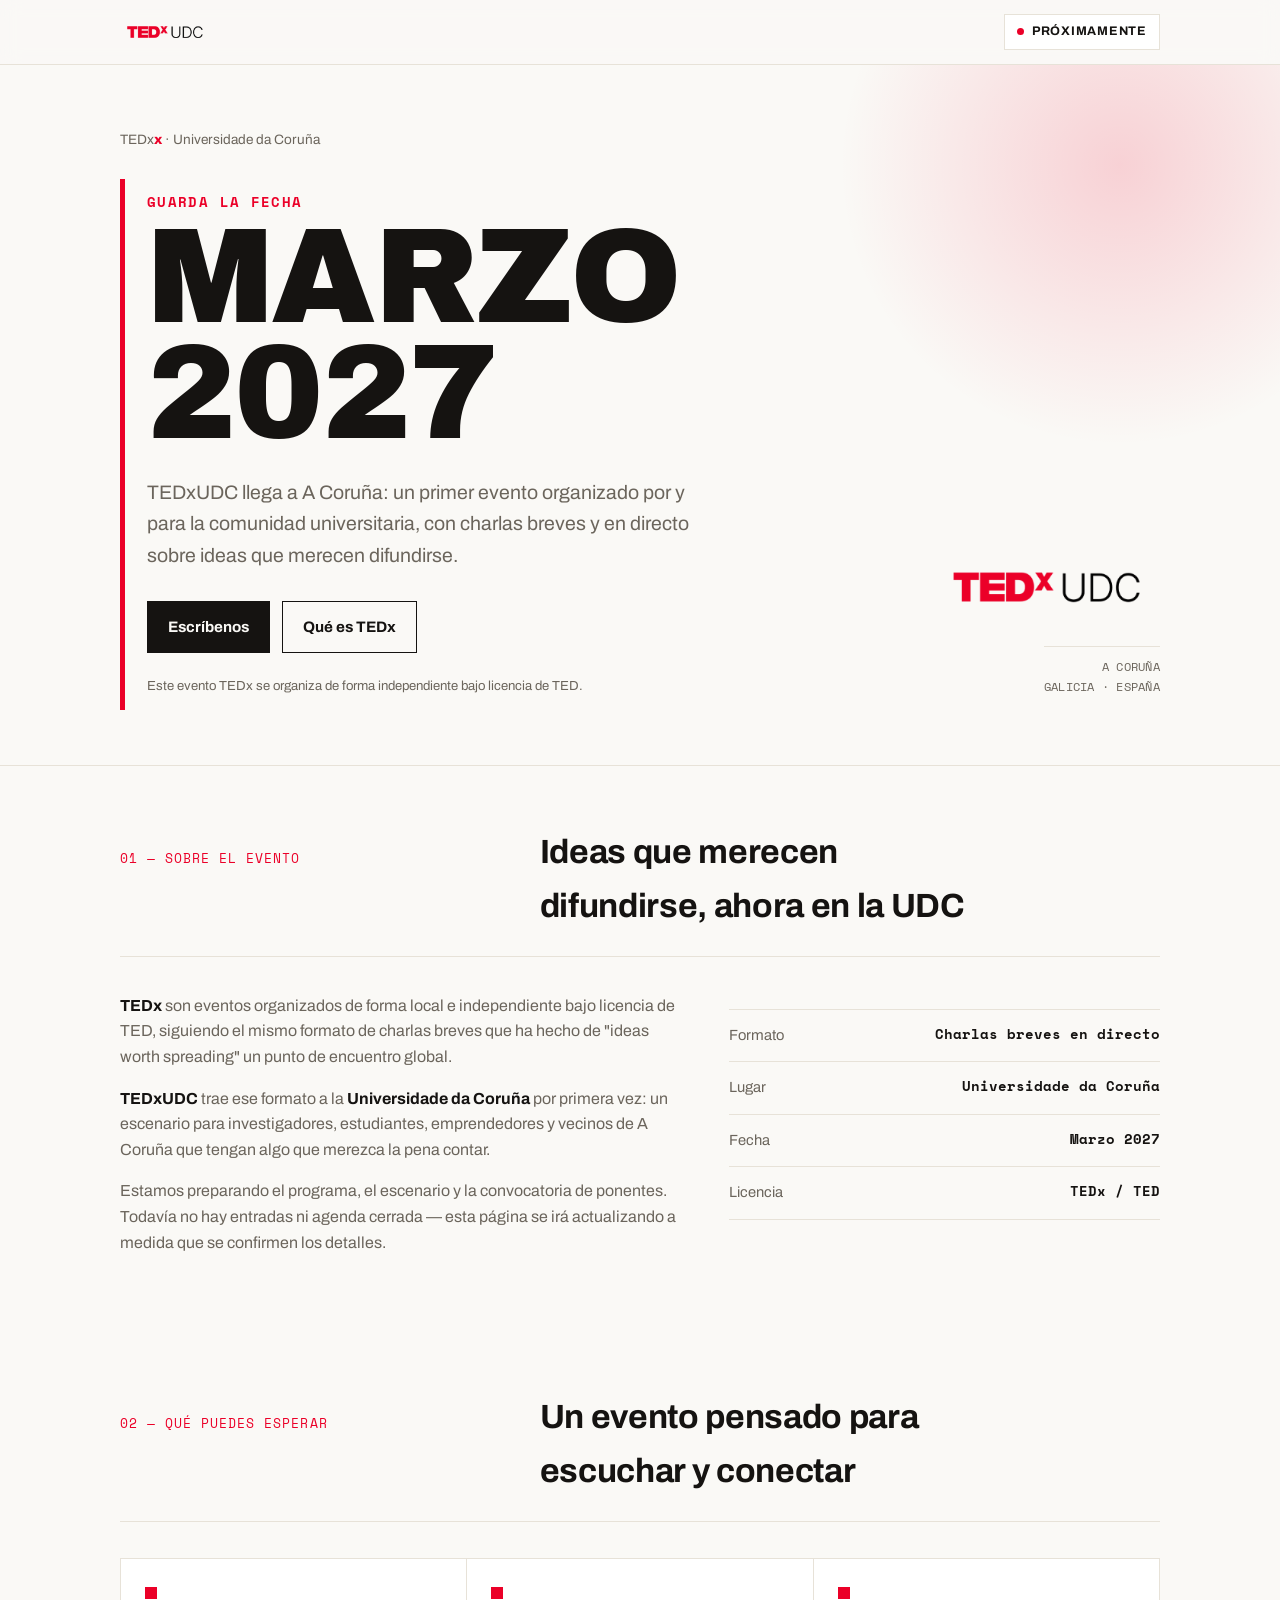
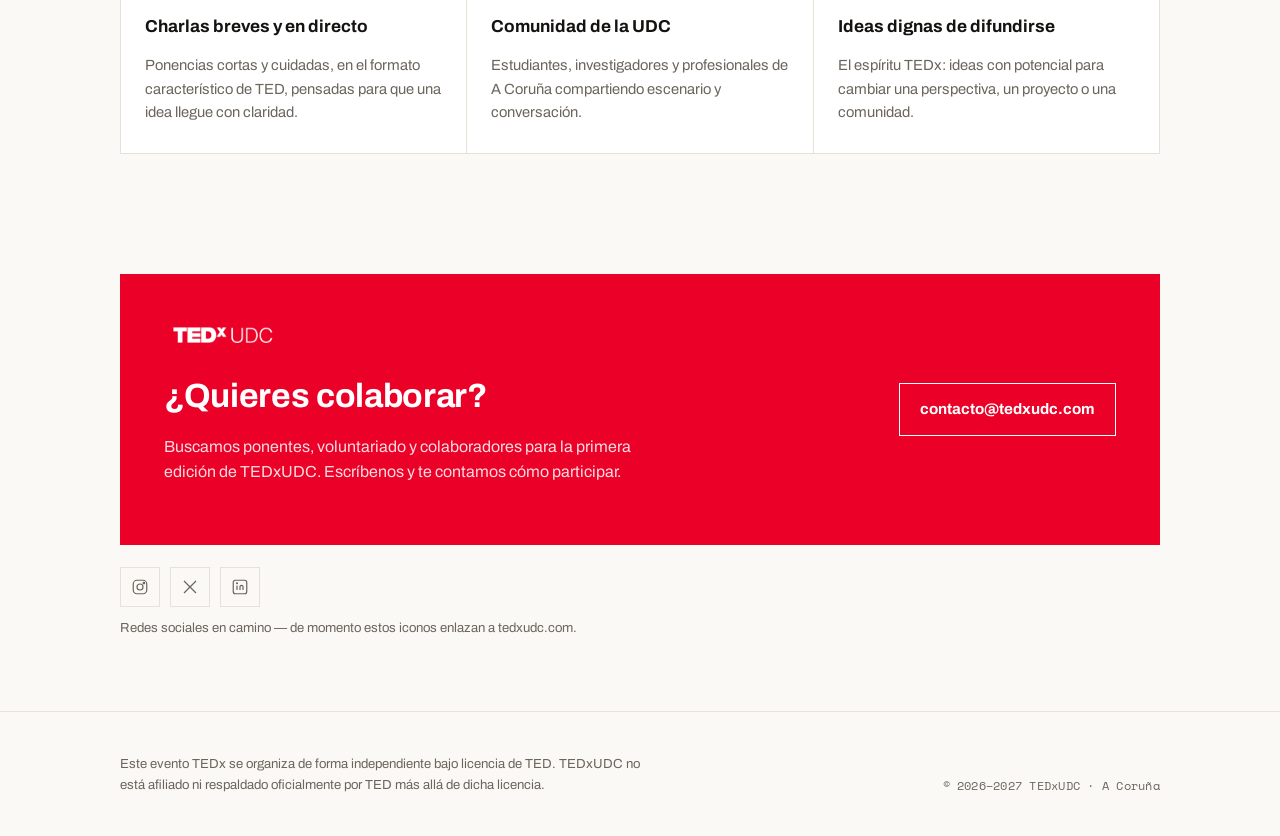
==== index.html @ d7e29410 "Add files via upload" ====
<!doctype html>
<html lang="es">
<head>
<meta charset="utf-8">
<meta name="viewport" content="width=device-width, initial-scale=1">
<meta name="description" content="Página de proximamente de TEDxUDC, el primer evento TEDx en la Universidade da Coruña, previsto para marzo de 2027.">
<title>TEDxUDC</title>
<link rel="stylesheet" href="https://fonts.googleapis.com/css2?family=Archivo:ital,wght@0,400;0,500;0,600;0,700;1,500&family=Archivo+Black&family=Space+Mono:wght@400;700&display=swap">
<style>
  :root{
    --paper:#FAF9F6;
    --surface:#FFFFFF;
    --ink:#151311;
    --muted:#6B655C;
    --line:#E7E2D8;
    --red:#EB0028;
    --red-dark:#B4001E;
    --red-tint:#FCE7E9;
    --shadow:0 24px 60px rgba(30,20,10,0.10);
    --ring:rgba(235,0,40,0.16);
  }

  @media (prefers-color-scheme: dark){
    :root:not([data-theme="light"]){
      --paper:#0B0A0A;
      --surface:#161413;
      --ink:#F3F0EA;
      --muted:#A79E90;
      --line:#2B2622;
      --red:#FF3654;
      --red-dark:#FF5A73;
      --red-tint:rgba(255,54,84,0.16);
      --shadow:0 24px 60px rgba(0,0,0,0.55);
      --ring:rgba(255,54,84,0.22);
    }
  }
  :root[data-theme="dark"]{
    --paper:#0B0A0A;
    --surface:#161413;
    --ink:#F3F0EA;
    --muted:#A79E90;
    --line:#2B2622;
    --red:#FF3654;
    --red-dark:#FF5A73;
    --red-tint:rgba(255,54,84,0.16);
    --shadow:0 24px 60px rgba(0,0,0,0.55);
    --ring:rgba(255,54,84,0.22);
  }

  *{box-sizing:border-box;}
  body{
    margin:0;
    background:var(--paper);
    color:var(--ink);
    font-family:'Archivo', -apple-system, BlinkMacSystemFont, "Segoe UI", Helvetica, Arial, sans-serif;
    line-height:1.6;
    -webkit-font-smoothing:antialiased;
  }
  .mono{
    font-family:'Space Mono', ui-monospace, SFMono-Regular, Menlo, monospace;
    letter-spacing:0.02em;
    font-variant-numeric:tabular-nums;
  }
  a{color:inherit;}
  img{max-width:100%;display:block;}
  h1,h2,h3{text-wrap:balance;}

  .wrap{
    width:min(1080px, 100%);
    margin:0 auto;
    padding-inline:20px;
  }

  /* ---------- header ---------- */
  header{
    position:sticky;
    top:env(safe-area-inset-top,0px);
    z-index:20;
    background:color-mix(in srgb, var(--paper) 86%, transparent);
    backdrop-filter:blur(10px);
    border-bottom:1px solid var(--line);
  }
  nav{
    display:flex;
    align-items:center;
    justify-content:space-between;
    gap:16px;
    padding-block:14px;
  }
  .brand{display:flex;align-items:center;gap:10px;text-decoration:none;}
  .brand img{height:26px;width:auto;}
  .status-pill{
    display:inline-flex;
    align-items:center;
    gap:8px;
    border:1px solid var(--line);
    background:var(--surface);
    padding:7px 12px;
    font-size:0.78rem;
    font-weight:700;
    letter-spacing:0.06em;
    text-transform:uppercase;
  }
  .dot{
    width:7px;height:7px;border-radius:50%;
    background:var(--red);
    box-shadow:0 0 0 0 var(--ring);
    animation:pulse 2.4s ease-out infinite;
  }
  @keyframes pulse{
    0%{box-shadow:0 0 0 0 var(--ring);}
    70%{box-shadow:0 0 0 8px transparent;}
    100%{box-shadow:0 0 0 0 transparent;}
  }
  @media (prefers-reduced-motion: reduce){
    .dot{animation:none;}
  }

  /* ---------- hero ---------- */
  .hero{
    position:relative;
    overflow:hidden;
    padding-block:64px 56px;
    border-bottom:1px solid var(--line);
  }
  .hero-glow{
    position:absolute;
    top:-220px; right:-160px;
    width:640px; height:640px;
    background:radial-gradient(circle, var(--ring), transparent 62%);
    pointer-events:none;
  }
  .eyebrow-row{
    display:flex;
    align-items:center;
    gap:10px;
    margin-bottom:28px;
    color:var(--muted);
    font-size:0.85rem;
  }
  .eyebrow-row .x{
    color:var(--red);
    font-weight:800;
  }
  .hero-grid{
    display:grid;
    grid-template-columns:1fr auto;
    gap:40px;
    align-items:end;
    position:relative;
  }
  .date-block{
    display:flex;
    align-items:stretch;
    gap:22px;
  }
  .date-rule{
    width:5px;
    background:var(--red);
    flex:none;
    opacity:0;
    transform-origin:top;
    animation:growRule 0.7s 0.15s ease-out forwards;
  }
  @keyframes growRule{ from{opacity:1; transform:scaleY(0);} to{opacity:1; transform:scaleY(1);} }
  @media (prefers-reduced-motion: reduce){ .date-rule{animation:none; opacity:1;} }

  .date-text{opacity:0; animation:riseIn 0.7s 0.25s ease-out forwards;}
  @keyframes riseIn{ from{opacity:0; transform:translateY(14px);} to{opacity:1; transform:translateY(0);} }
  @media (prefers-reduced-motion: reduce){ .date-text{animation:none; opacity:1;} }

  .kicker{
    font-family:'Space Mono', monospace;
    font-size:0.85rem;
    font-weight:700;
    color:var(--red);
    letter-spacing:0.1em;
    text-transform:uppercase;
    margin-bottom:6px;
  }
  h1{
    font-family:'Archivo Black', 'Archivo', sans-serif;
    font-weight:400;
    font-size:clamp(3.4rem, 12vw, 8.4rem);
    line-height:0.86;
    letter-spacing:-0.02em;
    margin:0;
    text-transform:uppercase;
  }
  .hero-sub{
    max-width:560px;
    font-size:clamp(1.05rem, 1.6vw, 1.22rem);
    color:var(--muted);
    margin-top:26px;
  }
  .hero-actions{
    display:flex;
    flex-wrap:wrap;
    gap:12px;
    margin-top:30px;
  }
  .btn{
    display:inline-flex;
    align-items:center;
    gap:8px;
    padding:13px 20px;
    font-weight:700;
    font-size:0.95rem;
    border:1.5px solid var(--ink);
    text-decoration:none;
    transition:transform 0.15s ease, background 0.15s ease, color 0.15s ease;
  }
  .btn.primary{background:var(--ink);color:var(--paper);border-color:var(--ink);}
  .btn.primary:hover{background:var(--red);border-color:var(--red);transform:translateY(-2px);}
  .btn.ghost{background:transparent;color:var(--ink);}
  .btn.ghost:hover{border-color:var(--red);color:var(--red);transform:translateY(-2px);}

  .license-note{
    margin-top:22px;
    font-size:0.82rem;
    color:var(--muted);
  }

  .logo-side{
    display:flex;
    flex-direction:column;
    align-items:flex-end;
    gap:14px;
  }
  .logo-side img{height:64px;width:auto;}
  .place-tag{
    font-family:'Space Mono', monospace;
    font-size:0.78rem;
    color:var(--muted);
    text-align:right;
    border-top:1px solid var(--line);
    padding-top:10px;
  }

  @media (max-width:760px){
    .hero-grid{grid-template-columns:1fr;}
    .logo-side{align-items:flex-start;}
    .place-tag{text-align:left;}
  }

  /* ---------- sections ---------- */
  section{padding-block:60px;}
  .section-head{
    display:grid;
    grid-template-columns:1fr 1.6fr;
    gap:32px;
    margin-bottom:36px;
    align-items:baseline;
    border-bottom:1px solid var(--line);
    padding-bottom:22px;
  }
  .section-label{
    font-family:'Space Mono', monospace;
    font-size:0.8rem;
    color:var(--red);
    text-transform:uppercase;
    letter-spacing:0.08em;
  }
  h2{
    font-size:clamp(1.5rem, 3vw, 2.1rem);
    margin:0;
    letter-spacing:-0.01em;
  }
  .lede{
    color:var(--muted);
    font-size:1.02rem;
    max-width:640px;
  }
  @media (max-width:700px){
    .section-head{grid-template-columns:1fr;}
  }

  .about-grid{
    display:grid;
    grid-template-columns:1.3fr 1fr;
    gap:48px;
  }
  .about-copy p{margin:0 0 16px;color:var(--muted);}
  .about-copy strong{color:var(--ink);}
  .fact-list{
    border-top:1px solid var(--line);
  }
  .fact-list div{
    display:flex;
    justify-content:space-between;
    gap:16px;
    padding:14px 0;
    border-bottom:1px solid var(--line);
    font-size:0.92rem;
  }
  .fact-list dt{color:var(--muted);}
  .fact-list dd{margin:0;font-weight:700;text-align:right;font-family:'Space Mono',monospace;font-size:0.85rem;}
  @media (max-width:760px){ .about-grid{grid-template-columns:1fr;} }

  .card-row{
    display:grid;
    grid-template-columns:repeat(3, 1fr);
    gap:1px;
    background:var(--line);
    border:1px solid var(--line);
  }
  .card{
    background:var(--surface);
    padding:28px 24px;
    display:flex;
    flex-direction:column;
    gap:14px;
  }
  .card .mark{
    width:12px;height:12px;
    background:var(--red);
  }
  .card h3{margin:0;font-size:1.08rem;}
  .card p{margin:0;color:var(--muted);font-size:0.92rem;}
  @media (max-width:760px){ .card-row{grid-template-columns:1fr;} }

  /* ---------- contact block ---------- */
  .contact{
    background:var(--red);
    color:#fff;
    padding:44px;
    display:grid;
    grid-template-columns:1.3fr auto;
    gap:32px;
    align-items:center;
  }
  .contact h2{color:#fff;}
  .contact p{color:rgba(255,255,255,0.86);margin-top:10px;max-width:480px;}
  .contact img{height:34px;width:auto;margin-bottom:18px;}
  .contact .btn{border-color:#fff;color:#fff;background:transparent;}
  .contact .btn:hover{background:#fff;color:var(--red);border-color:#fff;transform:translateY(-2px);}
  @media (max-width:700px){ .contact{grid-template-columns:1fr; padding:30px 24px;} }

  /* ---------- socials ---------- */
  .social-row{
    display:flex;
    gap:10px;
    margin-top:22px;
  }
  .social-row a{
    width:40px;height:40px;
    border:1px solid var(--line);
    display:flex;align-items:center;justify-content:center;
    text-decoration:none;
    transition:border-color 0.15s ease, color 0.15s ease, transform 0.15s ease;
    color:var(--muted);
  }
  .social-row a:hover{border-color:var(--red);color:var(--red);transform:translateY(-2px);}
  .social-row svg{width:18px;height:18px;}
  .social-note{font-size:0.82rem;color:var(--muted);margin-top:10px;}

  /* ---------- footer ---------- */
  footer{
    border-top:1px solid var(--line);
    padding-block:28px calc(28px + env(safe-area-inset-bottom,0px));
    color:var(--muted);
    font-size:0.82rem;
  }
  .foot-grid{
    display:flex;
    justify-content:space-between;
    align-items:flex-end;
    flex-wrap:wrap;
    gap:16px;
  }
  .foot-grid .mono{font-size:0.78rem;}
  .disclaimer{max-width:520px;}
</style>
</head>
<body>


<header>
  <nav class="wrap">
    <a class="brand" href="#top">
      <img src="[data-uri]" alt="TEDxUDC" />
    </a>
    <span class="status-pill"><span class="dot"></span>Próximamente</span>
  </nav>
</header>

<main id="top">
  <section class="hero">
    <div class="hero-glow" aria-hidden="true"></div>
    <div class="wrap">
      <div class="eyebrow-row">
        <span>TEDx<span class="x">x</span> · Universidade da Coruña</span>
      </div>
      <div class="hero-grid">
        <div class="date-block">
          <div class="date-rule" aria-hidden="true"></div>
          <div class="date-text">
            <p class="kicker">Guarda la fecha</p>
            <h1>Marzo<br>2027</h1>
            <p class="hero-sub">TEDxUDC llega a A Coruña: un primer evento organizado por y para la comunidad universitaria, con charlas breves y en directo sobre ideas que merecen difundirse.</p>
            <div class="hero-actions">
              <a class="btn primary" href="mailto:contacto@tedxudc.com">Escríbenos</a>
              <a class="btn ghost" href="#sobre">Qué es TEDx</a>
            </div>
            <p class="license-note">Este evento TEDx se organiza de forma independiente bajo licencia de TED.</p>
          </div>
        </div>
        <div class="logo-side">
          <img src="[data-uri]" alt="TEDxUDC" />
          <p class="place-tag mono">A CORUÑA<br>GALICIA · ESPAÑA</p>
        </div>
      </div>
    </div>
  </section>

  <section id="sobre">
    <div class="wrap">
      <div class="section-head">
        <span class="section-label">01 — Sobre el evento</span>
        <h2>Ideas que merecen difundirse, ahora en la UDC</h2>
      </div>
      <div class="about-grid">
        <div class="about-copy">
          <p><strong>TEDx</strong> son eventos organizados de forma local e independiente bajo licencia de TED, siguiendo el mismo formato de charlas breves que ha hecho de "ideas worth spreading" un punto de encuentro global.</p>
          <p><strong>TEDxUDC</strong> trae ese formato a la <strong>Universidade da Coruña</strong> por primera vez: un escenario para investigadores, estudiantes, emprendedores y vecinos de A Coruña que tengan algo que merezca la pena contar.</p>
          <p>Estamos preparando el programa, el escenario y la convocatoria de ponentes. Todavía no hay entradas ni agenda cerrada — esta página se irá actualizando a medida que se confirmen los detalles.</p>
        </div>
        <dl class="fact-list">
          <div><dt>Formato</dt><dd>Charlas breves en directo</dd></div>
          <div><dt>Lugar</dt><dd>Universidade da Coruña</dd></div>
          <div><dt>Fecha</dt><dd>Marzo 2027</dd></div>
          <div><dt>Licencia</dt><dd>TEDx / TED</dd></div>
        </dl>
      </div>
    </div>
  </section>

  <section id="esperar">
    <div class="wrap">
      <div class="section-head">
        <span class="section-label">02 — Qué puedes esperar</span>
        <h2>Un evento pensado para escuchar y conectar</h2>
      </div>
      <div class="card-row">
        <div class="card">
          <span class="mark" aria-hidden="true"></span>
          <h3>Charlas breves y en directo</h3>
          <p>Ponencias cortas y cuidadas, en el formato característico de TED, pensadas para que una idea llegue con claridad.</p>
        </div>
        <div class="card">
          <span class="mark" aria-hidden="true"></span>
          <h3>Comunidad de la UDC</h3>
          <p>Estudiantes, investigadores y profesionales de A Coruña compartiendo escenario y conversación.</p>
        </div>
        <div class="card">
          <span class="mark" aria-hidden="true"></span>
          <h3>Ideas dignas de difundirse</h3>
          <p>El espíritu TEDx: ideas con potencial para cambiar una perspectiva, un proyecto o una comunidad.</p>
        </div>
      </div>
    </div>
  </section>

  <section id="contacto">
    <div class="wrap">
      <div class="contact">
        <div>
          <img src="[data-uri]" alt="TEDxUDC" />
          <h2>¿Quieres colaborar?</h2>
          <p>Buscamos ponentes, voluntariado y colaboradores para la primera edición de TEDxUDC. Escríbenos y te contamos cómo participar.</p>
        </div>
        <a class="btn" href="mailto:contacto@tedxudc.com">contacto@tedxudc.com</a>
      </div>
      <div class="social-row" aria-label="Redes sociales de TEDxUDC">
        <a href="https://tedxudc.es" aria-label="Instagram de TEDxUDC (próximamente)" title="Instagram — próximamente">
          <svg viewBox="0 0 24 24" fill="none" stroke="currentColor" stroke-width="1.6"><rect x="3" y="3" width="18" height="18" rx="5"/><circle cx="12" cy="12" r="4"/><circle cx="17.2" cy="6.8" r="1"/></svg>
        </a>
        <a href="https://tedxudc.es" aria-label="X de TEDxUDC (próximamente)" title="X — próximamente">
          <svg viewBox="0 0 24 24" fill="none" stroke="currentColor" stroke-width="1.6"><path d="M4 4l16 16M20 4L4 20"/></svg>
        </a>
        <a href="https://tedxudc.es" aria-label="LinkedIn de TEDxUDC (próximamente)" title="LinkedIn — próximamente">
          <svg viewBox="0 0 24 24" fill="none" stroke="currentColor" stroke-width="1.6"><rect x="3" y="3" width="18" height="18" rx="3"/><line x1="8" y1="10" x2="8" y2="16"/><circle cx="8" cy="7" r="0.6" fill="currentColor"/><path d="M12 16v-4.2c0-1.4 1-2 2-2s2 .8 2 2V16"/></svg>
        </a>
      </div>
      <p class="social-note">Redes sociales en camino — de momento estos iconos enlazan a tedxudc.com.</p>
    </div>
  </section>
</main>

<footer>
  <div class="wrap foot-grid">
    <p class="disclaimer">Este evento TEDx se organiza de forma independiente bajo licencia de TED. TEDxUDC no está afiliado ni respaldado oficialmente por TED más allá de dicha licencia.</p>
    <p class="mono">© 2026–2027 TEDxUDC · A Coruña</p>
  </div>
</footer>

</body>
</html>
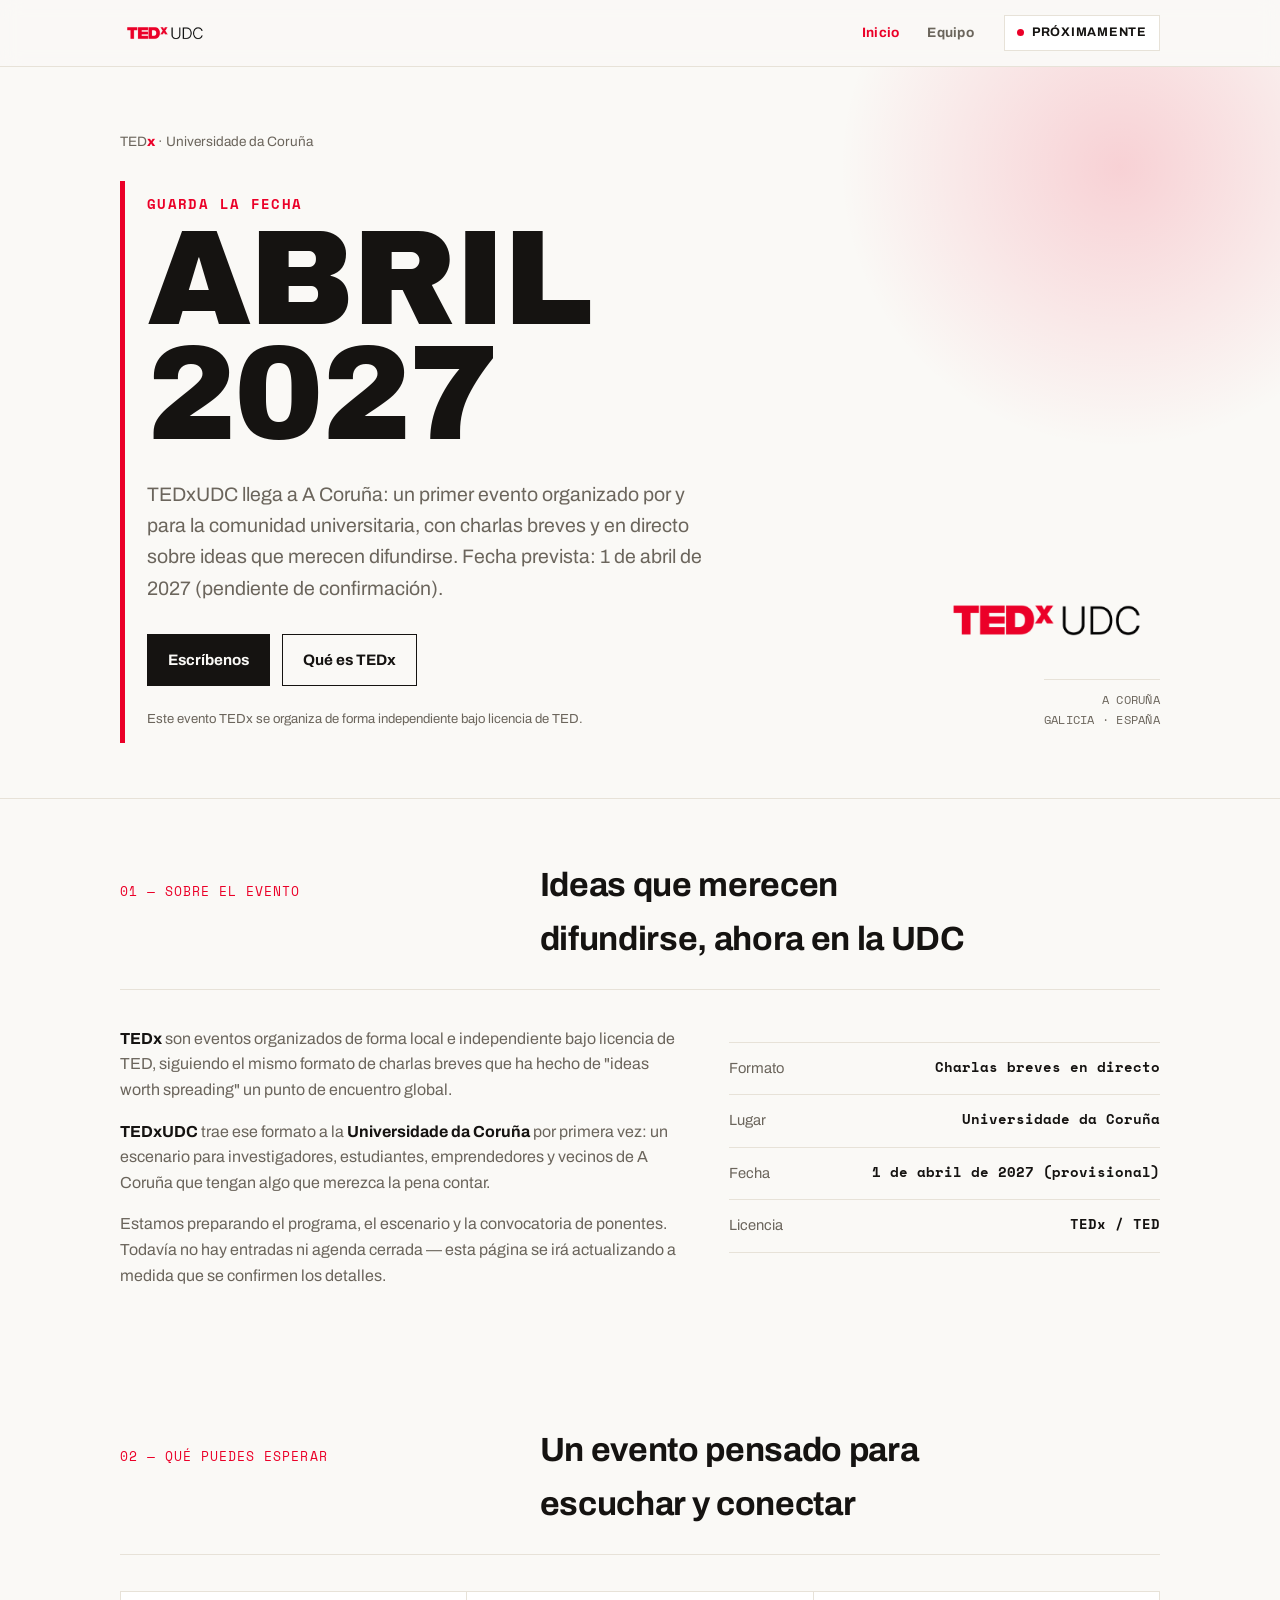
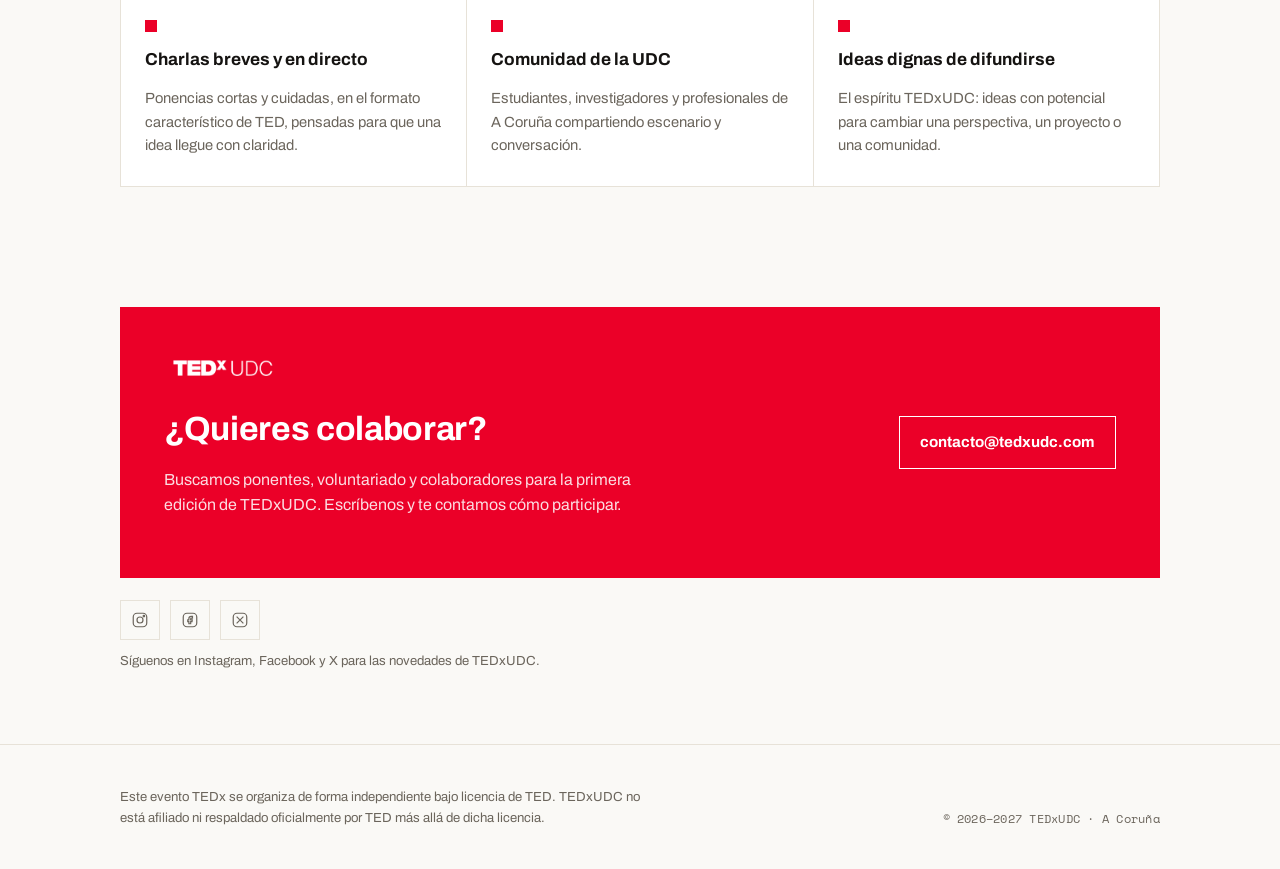
==== commit 98e910d2: "Add files via upload" ====
--- a/index.html
+++ b/index.html
@@ -3,384 +3,23 @@
 <head>
 <meta charset="utf-8">
 <meta name="viewport" content="width=device-width, initial-scale=1">
-<meta name="description" content="Página de proximamente de TEDxUDC, el primer evento TEDx en la Universidade da Coruña, previsto para marzo de 2027.">
+<meta name="description" content="TEDxUDC — Próximamente el 1 de abril de 2027 (provisional) en la Universidade da Coruña. Charlas breves y en directo, organizadas de forma independiente bajo licencia de TED.">
 <title>TEDxUDC</title>
 <link rel="stylesheet" href="https://fonts.googleapis.com/css2?family=Archivo:ital,wght@0,400;0,500;0,600;0,700;1,500&family=Archivo+Black&family=Space+Mono:wght@400;700&display=swap">
-<style>
-  :root{
-    --paper:#FAF9F6;
-    --surface:#FFFFFF;
-    --ink:#151311;
-    --muted:#6B655C;
-    --line:#E7E2D8;
-    --red:#EB0028;
-    --red-dark:#B4001E;
-    --red-tint:#FCE7E9;
-    --shadow:0 24px 60px rgba(30,20,10,0.10);
-    --ring:rgba(235,0,40,0.16);
-  }
-
-  @media (prefers-color-scheme: dark){
-    :root:not([data-theme="light"]){
-      --paper:#0B0A0A;
-      --surface:#161413;
-      --ink:#F3F0EA;
-      --muted:#A79E90;
-      --line:#2B2622;
-      --red:#FF3654;
-      --red-dark:#FF5A73;
-      --red-tint:rgba(255,54,84,0.16);
-      --shadow:0 24px 60px rgba(0,0,0,0.55);
-      --ring:rgba(255,54,84,0.22);
-    }
-  }
-  :root[data-theme="dark"]{
-    --paper:#0B0A0A;
-    --surface:#161413;
-    --ink:#F3F0EA;
-    --muted:#A79E90;
-    --line:#2B2622;
-    --red:#FF3654;
-    --red-dark:#FF5A73;
-    --red-tint:rgba(255,54,84,0.16);
-    --shadow:0 24px 60px rgba(0,0,0,0.55);
-    --ring:rgba(255,54,84,0.22);
-  }
-
-  *{box-sizing:border-box;}
-  body{
-    margin:0;
-    background:var(--paper);
-    color:var(--ink);
-    font-family:'Archivo', -apple-system, BlinkMacSystemFont, "Segoe UI", Helvetica, Arial, sans-serif;
-    line-height:1.6;
-    -webkit-font-smoothing:antialiased;
-  }
-  .mono{
-    font-family:'Space Mono', ui-monospace, SFMono-Regular, Menlo, monospace;
-    letter-spacing:0.02em;
-    font-variant-numeric:tabular-nums;
-  }
-  a{color:inherit;}
-  img{max-width:100%;display:block;}
-  h1,h2,h3{text-wrap:balance;}
-
-  .wrap{
-    width:min(1080px, 100%);
-    margin:0 auto;
-    padding-inline:20px;
-  }
-
-  /* ---------- header ---------- */
-  header{
-    position:sticky;
-    top:env(safe-area-inset-top,0px);
-    z-index:20;
-    background:color-mix(in srgb, var(--paper) 86%, transparent);
-    backdrop-filter:blur(10px);
-    border-bottom:1px solid var(--line);
-  }
-  nav{
-    display:flex;
-    align-items:center;
-    justify-content:space-between;
-    gap:16px;
-    padding-block:14px;
-  }
-  .brand{display:flex;align-items:center;gap:10px;text-decoration:none;}
-  .brand img{height:26px;width:auto;}
-  .status-pill{
-    display:inline-flex;
-    align-items:center;
-    gap:8px;
-    border:1px solid var(--line);
-    background:var(--surface);
-    padding:7px 12px;
-    font-size:0.78rem;
-    font-weight:700;
-    letter-spacing:0.06em;
-    text-transform:uppercase;
-  }
-  .dot{
-    width:7px;height:7px;border-radius:50%;
-    background:var(--red);
-    box-shadow:0 0 0 0 var(--ring);
-    animation:pulse 2.4s ease-out infinite;
-  }
-  @keyframes pulse{
-    0%{box-shadow:0 0 0 0 var(--ring);}
-    70%{box-shadow:0 0 0 8px transparent;}
-    100%{box-shadow:0 0 0 0 transparent;}
-  }
-  @media (prefers-reduced-motion: reduce){
-    .dot{animation:none;}
-  }
-
-  /* ---------- hero ---------- */
-  .hero{
-    position:relative;
-    overflow:hidden;
-    padding-block:64px 56px;
-    border-bottom:1px solid var(--line);
-  }
-  .hero-glow{
-    position:absolute;
-    top:-220px; right:-160px;
-    width:640px; height:640px;
-    background:radial-gradient(circle, var(--ring), transparent 62%);
-    pointer-events:none;
-  }
-  .eyebrow-row{
-    display:flex;
-    align-items:center;
-    gap:10px;
-    margin-bottom:28px;
-    color:var(--muted);
-    font-size:0.85rem;
-  }
-  .eyebrow-row .x{
-    color:var(--red);
-    font-weight:800;
-  }
-  .hero-grid{
-    display:grid;
-    grid-template-columns:1fr auto;
-    gap:40px;
-    align-items:end;
-    position:relative;
-  }
-  .date-block{
-    display:flex;
-    align-items:stretch;
-    gap:22px;
-  }
-  .date-rule{
-    width:5px;
-    background:var(--red);
-    flex:none;
-    opacity:0;
-    transform-origin:top;
-    animation:growRule 0.7s 0.15s ease-out forwards;
-  }
-  @keyframes growRule{ from{opacity:1; transform:scaleY(0);} to{opacity:1; transform:scaleY(1);} }
-  @media (prefers-reduced-motion: reduce){ .date-rule{animation:none; opacity:1;} }
-
-  .date-text{opacity:0; animation:riseIn 0.7s 0.25s ease-out forwards;}
-  @keyframes riseIn{ from{opacity:0; transform:translateY(14px);} to{opacity:1; transform:translateY(0);} }
-  @media (prefers-reduced-motion: reduce){ .date-text{animation:none; opacity:1;} }
-
-  .kicker{
-    font-family:'Space Mono', monospace;
-    font-size:0.85rem;
-    font-weight:700;
-    color:var(--red);
-    letter-spacing:0.1em;
-    text-transform:uppercase;
-    margin-bottom:6px;
-  }
-  h1{
-    font-family:'Archivo Black', 'Archivo', sans-serif;
-    font-weight:400;
-    font-size:clamp(3.4rem, 12vw, 8.4rem);
-    line-height:0.86;
-    letter-spacing:-0.02em;
-    margin:0;
-    text-transform:uppercase;
-  }
-  .hero-sub{
-    max-width:560px;
-    font-size:clamp(1.05rem, 1.6vw, 1.22rem);
-    color:var(--muted);
-    margin-top:26px;
-  }
-  .hero-actions{
-    display:flex;
-    flex-wrap:wrap;
-    gap:12px;
-    margin-top:30px;
-  }
-  .btn{
-    display:inline-flex;
-    align-items:center;
-    gap:8px;
-    padding:13px 20px;
-    font-weight:700;
-    font-size:0.95rem;
-    border:1.5px solid var(--ink);
-    text-decoration:none;
-    transition:transform 0.15s ease, background 0.15s ease, color 0.15s ease;
-  }
-  .btn.primary{background:var(--ink);color:var(--paper);border-color:var(--ink);}
-  .btn.primary:hover{background:var(--red);border-color:var(--red);transform:translateY(-2px);}
-  .btn.ghost{background:transparent;color:var(--ink);}
-  .btn.ghost:hover{border-color:var(--red);color:var(--red);transform:translateY(-2px);}
-
-  .license-note{
-    margin-top:22px;
-    font-size:0.82rem;
-    color:var(--muted);
-  }
-
-  .logo-side{
-    display:flex;
-    flex-direction:column;
-    align-items:flex-end;
-    gap:14px;
-  }
-  .logo-side img{height:64px;width:auto;}
-  .place-tag{
-    font-family:'Space Mono', monospace;
-    font-size:0.78rem;
-    color:var(--muted);
-    text-align:right;
-    border-top:1px solid var(--line);
-    padding-top:10px;
-  }
-
-  @media (max-width:760px){
-    .hero-grid{grid-template-columns:1fr;}
-    .logo-side{align-items:flex-start;}
-    .place-tag{text-align:left;}
-  }
-
-  /* ---------- sections ---------- */
-  section{padding-block:60px;}
-  .section-head{
-    display:grid;
-    grid-template-columns:1fr 1.6fr;
-    gap:32px;
-    margin-bottom:36px;
-    align-items:baseline;
-    border-bottom:1px solid var(--line);
-    padding-bottom:22px;
-  }
-  .section-label{
-    font-family:'Space Mono', monospace;
-    font-size:0.8rem;
-    color:var(--red);
-    text-transform:uppercase;
-    letter-spacing:0.08em;
-  }
-  h2{
-    font-size:clamp(1.5rem, 3vw, 2.1rem);
-    margin:0;
-    letter-spacing:-0.01em;
-  }
-  .lede{
-    color:var(--muted);
-    font-size:1.02rem;
-    max-width:640px;
-  }
-  @media (max-width:700px){
-    .section-head{grid-template-columns:1fr;}
-  }
-
-  .about-grid{
-    display:grid;
-    grid-template-columns:1.3fr 1fr;
-    gap:48px;
-  }
-  .about-copy p{margin:0 0 16px;color:var(--muted);}
-  .about-copy strong{color:var(--ink);}
-  .fact-list{
-    border-top:1px solid var(--line);
-  }
-  .fact-list div{
-    display:flex;
-    justify-content:space-between;
-    gap:16px;
-    padding:14px 0;
-    border-bottom:1px solid var(--line);
-    font-size:0.92rem;
-  }
-  .fact-list dt{color:var(--muted);}
-  .fact-list dd{margin:0;font-weight:700;text-align:right;font-family:'Space Mono',monospace;font-size:0.85rem;}
-  @media (max-width:760px){ .about-grid{grid-template-columns:1fr;} }
-
-  .card-row{
-    display:grid;
-    grid-template-columns:repeat(3, 1fr);
-    gap:1px;
-    background:var(--line);
-    border:1px solid var(--line);
-  }
-  .card{
-    background:var(--surface);
-    padding:28px 24px;
-    display:flex;
-    flex-direction:column;
-    gap:14px;
-  }
-  .card .mark{
-    width:12px;height:12px;
-    background:var(--red);
-  }
-  .card h3{margin:0;font-size:1.08rem;}
-  .card p{margin:0;color:var(--muted);font-size:0.92rem;}
-  @media (max-width:760px){ .card-row{grid-template-columns:1fr;} }
-
-  /* ---------- contact block ---------- */
-  .contact{
-    background:var(--red);
-    color:#fff;
-    padding:44px;
-    display:grid;
-    grid-template-columns:1.3fr auto;
-    gap:32px;
-    align-items:center;
-  }
-  .contact h2{color:#fff;}
-  .contact p{color:rgba(255,255,255,0.86);margin-top:10px;max-width:480px;}
-  .contact img{height:34px;width:auto;margin-bottom:18px;}
-  .contact .btn{border-color:#fff;color:#fff;background:transparent;}
-  .contact .btn:hover{background:#fff;color:var(--red);border-color:#fff;transform:translateY(-2px);}
-  @media (max-width:700px){ .contact{grid-template-columns:1fr; padding:30px 24px;} }
-
-  /* ---------- socials ---------- */
-  .social-row{
-    display:flex;
-    gap:10px;
-    margin-top:22px;
-  }
-  .social-row a{
-    width:40px;height:40px;
-    border:1px solid var(--line);
-    display:flex;align-items:center;justify-content:center;
-    text-decoration:none;
-    transition:border-color 0.15s ease, color 0.15s ease, transform 0.15s ease;
-    color:var(--muted);
-  }
-  .social-row a:hover{border-color:var(--red);color:var(--red);transform:translateY(-2px);}
-  .social-row svg{width:18px;height:18px;}
-  .social-note{font-size:0.82rem;color:var(--muted);margin-top:10px;}
-
-  /* ---------- footer ---------- */
-  footer{
-    border-top:1px solid var(--line);
-    padding-block:28px calc(28px + env(safe-area-inset-bottom,0px));
-    color:var(--muted);
-    font-size:0.82rem;
-  }
-  .foot-grid{
-    display:flex;
-    justify-content:space-between;
-    align-items:flex-end;
-    flex-wrap:wrap;
-    gap:16px;
-  }
-  .foot-grid .mono{font-size:0.78rem;}
-  .disclaimer{max-width:520px;}
-</style>
-</head>
-<body>
-
+<link rel="stylesheet" href="styles.css">
 
 <header>
   <nav class="wrap">
     <a class="brand" href="#top">
       <img src="[data-uri]" alt="TEDxUDC" />
     </a>
-    <span class="status-pill"><span class="dot"></span>Próximamente</span>
+    <div class="nav-group">
+      <div class="site-nav">
+        <a href="#top" class="active">Inicio</a>
+        <a href="equipo.html">Equipo</a>
+      </div>
+      <span class="status-pill"><span class="dot"></span>Próximamente</span>
+    </div>
   </nav>
 </header>
 
@@ -389,15 +28,15 @@
     <div class="hero-glow" aria-hidden="true"></div>
     <div class="wrap">
       <div class="eyebrow-row">
-        <span>TEDx<span class="x">x</span> · Universidade da Coruña</span>
+        <span>TED<span class="x">x</span> · Universidade da Coruña</span>
       </div>
       <div class="hero-grid">
         <div class="date-block">
           <div class="date-rule" aria-hidden="true"></div>
           <div class="date-text">
             <p class="kicker">Guarda la fecha</p>
-            <h1>Marzo<br>2027</h1>
-            <p class="hero-sub">TEDxUDC llega a A Coruña: un primer evento organizado por y para la comunidad universitaria, con charlas breves y en directo sobre ideas que merecen difundirse.</p>
+            <h1>Abril<br>2027</h1>
+            <p class="hero-sub">TEDxUDC llega a A Coruña: un primer evento organizado por y para la comunidad universitaria, con charlas breves y en directo sobre ideas que merecen difundirse. Fecha prevista: 1 de abril de 2027 (pendiente de confirmación).</p>
             <div class="hero-actions">
               <a class="btn primary" href="mailto:contacto@tedxudc.com">Escríbenos</a>
               <a class="btn ghost" href="#sobre">Qué es TEDx</a>
@@ -428,7 +67,7 @@
         <dl class="fact-list">
           <div><dt>Formato</dt><dd>Charlas breves en directo</dd></div>
           <div><dt>Lugar</dt><dd>Universidade da Coruña</dd></div>
-          <div><dt>Fecha</dt><dd>Marzo 2027</dd></div>
+          <div><dt>Fecha</dt><dd>1 de abril de 2027 (provisional)</dd></div>
           <div><dt>Licencia</dt><dd>TEDx / TED</dd></div>
         </dl>
       </div>
@@ -455,7 +94,7 @@
         <div class="card">
           <span class="mark" aria-hidden="true"></span>
           <h3>Ideas dignas de difundirse</h3>
-          <p>El espíritu TEDx: ideas con potencial para cambiar una perspectiva, un proyecto o una comunidad.</p>
+          <p>El espíritu TEDxUDC: ideas con potencial para cambiar una perspectiva, un proyecto o una comunidad.</p>
         </div>
       </div>
     </div>
@@ -472,17 +111,17 @@
         <a class="btn" href="mailto:contacto@tedxudc.com">contacto@tedxudc.com</a>
       </div>
       <div class="social-row" aria-label="Redes sociales de TEDxUDC">
-        <a href="https://tedxudc.es" aria-label="Instagram de TEDxUDC (próximamente)" title="Instagram — próximamente">
+        <a href="https://www.instagram.com/tedxudc/" target="_blank" rel="noopener" aria-label="Instagram de TEDxUDC" title="Instagram">
           <svg viewBox="0 0 24 24" fill="none" stroke="currentColor" stroke-width="1.6"><rect x="3" y="3" width="18" height="18" rx="5"/><circle cx="12" cy="12" r="4"/><circle cx="17.2" cy="6.8" r="1"/></svg>
         </a>
-        <a href="https://tedxudc.es" aria-label="X de TEDxUDC (próximamente)" title="X — próximamente">
-          <svg viewBox="0 0 24 24" fill="none" stroke="currentColor" stroke-width="1.6"><path d="M4 4l16 16M20 4L4 20"/></svg>
+        <a href="https://www.facebook.com/tedxudc" target="_blank" rel="noopener" aria-label="Facebook de TEDxUDC" title="Facebook">
+          <svg viewBox="0 0 24 24" fill="none" stroke="currentColor" stroke-width="1.6"><rect x="3" y="3" width="18" height="18" rx="5"/><path d="M13.5 9.5h1.8V7.2h-1.8c-1.7 0-3 1.3-3 3v1.6H9v2.4h1.5V17h2.4v-2.8h1.8l.3-2.4h-2.1v-1.3c0-.6.4-1 1-1z"/></svg>
         </a>
-        <a href="https://tedxudc.es" aria-label="LinkedIn de TEDxUDC (próximamente)" title="LinkedIn — próximamente">
-          <svg viewBox="0 0 24 24" fill="none" stroke="currentColor" stroke-width="1.6"><rect x="3" y="3" width="18" height="18" rx="3"/><line x1="8" y1="10" x2="8" y2="16"/><circle cx="8" cy="7" r="0.6" fill="currentColor"/><path d="M12 16v-4.2c0-1.4 1-2 2-2s2 .8 2 2V16"/></svg>
+        <a href="https://x.com/tedxudc" target="_blank" rel="noopener" aria-label="X de TEDxUDC" title="X">
+          <svg viewBox="0 0 24 24" fill="none" stroke="currentColor" stroke-width="1.6"><rect x="3" y="3" width="18" height="18" rx="5"/><path d="M7.5 7.5l9 9M16.5 7.5l-9 9"/></svg>
         </a>
       </div>
-      <p class="social-note">Redes sociales en camino — de momento estos iconos enlazan a tedxudc.com.</p>
+      <p class="social-note">Síguenos en Instagram, Facebook y X para las novedades de TEDxUDC.</p>
     </div>
   </section>
 </main>
--- a/styles.css
+++ b/styles.css
@@ -0,0 +1,440 @@
+  :root{
+    --paper:#FAF9F6;
+    --surface:#FFFFFF;
+    --ink:#151311;
+    --muted:#6B655C;
+    --line:#E7E2D8;
+    --red:#EB0028;
+    --red-dark:#B4001E;
+    --red-tint:#FCE7E9;
+    --shadow:0 24px 60px rgba(30,20,10,0.10);
+    --ring:rgba(235,0,40,0.16);
+  }
+
+  @media (prefers-color-scheme: dark){
+    :root:not([data-theme="light"]){
+      --paper:#0B0A0A;
+      --surface:#161413;
+      --ink:#F3F0EA;
+      --muted:#A79E90;
+      --line:#2B2622;
+      --red:#FF3654;
+      --red-dark:#FF5A73;
+      --red-tint:rgba(255,54,84,0.16);
+      --shadow:0 24px 60px rgba(0,0,0,0.55);
+      --ring:rgba(255,54,84,0.22);
+    }
+  }
+  :root[data-theme="dark"]{
+    --paper:#0B0A0A;
+    --surface:#161413;
+    --ink:#F3F0EA;
+    --muted:#A79E90;
+    --line:#2B2622;
+    --red:#FF3654;
+    --red-dark:#FF5A73;
+    --red-tint:rgba(255,54,84,0.16);
+    --shadow:0 24px 60px rgba(0,0,0,0.55);
+    --ring:rgba(255,54,84,0.22);
+  }
+
+  *{box-sizing:border-box;}
+  body{
+    margin:0;
+    background:var(--paper);
+    color:var(--ink);
+    font-family:'Archivo', -apple-system, BlinkMacSystemFont, "Segoe UI", Helvetica, Arial, sans-serif;
+    line-height:1.6;
+    -webkit-font-smoothing:antialiased;
+  }
+  .mono{
+    font-family:'Space Mono', ui-monospace, SFMono-Regular, Menlo, monospace;
+    letter-spacing:0.02em;
+    font-variant-numeric:tabular-nums;
+  }
+  a{color:inherit;}
+  img{max-width:100%;display:block;}
+  h1,h2,h3{text-wrap:balance;}
+
+  .wrap{
+    width:min(1080px, 100%);
+    margin:0 auto;
+    padding-inline:20px;
+  }
+
+  /* ---------- header ---------- */
+  header{
+    position:sticky;
+    top:env(safe-area-inset-top,0px);
+    z-index:20;
+    background:color-mix(in srgb, var(--paper) 86%, transparent);
+    backdrop-filter:blur(10px);
+    border-bottom:1px solid var(--line);
+  }
+  nav{
+    display:flex;
+    align-items:center;
+    justify-content:space-between;
+    gap:16px;
+    padding-block:14px;
+  }
+  .brand{display:flex;align-items:center;gap:10px;text-decoration:none;}
+  .brand img{height:26px;width:auto;}
+  .status-pill{
+    display:inline-flex;
+    align-items:center;
+    gap:8px;
+    border:1px solid var(--line);
+    background:var(--surface);
+    padding:7px 12px;
+    font-size:0.78rem;
+    font-weight:700;
+    letter-spacing:0.06em;
+    text-transform:uppercase;
+  }
+  .dot{
+    width:7px;height:7px;border-radius:50%;
+    background:var(--red);
+    box-shadow:0 0 0 0 var(--ring);
+    animation:pulse 2.4s ease-out infinite;
+  }
+  @keyframes pulse{
+    0%{box-shadow:0 0 0 0 var(--ring);}
+    70%{box-shadow:0 0 0 8px transparent;}
+    100%{box-shadow:0 0 0 0 transparent;}
+  }
+  @media (prefers-reduced-motion: reduce){
+    .dot{animation:none;}
+  }
+
+  /* ---------- hero ---------- */
+  .hero{
+    position:relative;
+    overflow:hidden;
+    padding-block:64px 56px;
+    border-bottom:1px solid var(--line);
+  }
+  .hero-glow{
+    position:absolute;
+    top:-220px; right:-160px;
+    width:640px; height:640px;
+    background:radial-gradient(circle, var(--ring), transparent 62%);
+    pointer-events:none;
+  }
+  .eyebrow-row{
+    display:flex;
+    align-items:center;
+    gap:10px;
+    margin-bottom:28px;
+    color:var(--muted);
+    font-size:0.85rem;
+  }
+  .eyebrow-row .x{
+    color:var(--red);
+    font-weight:800;
+  }
+  .hero-grid{
+    display:grid;
+    grid-template-columns:1fr auto;
+    gap:40px;
+    align-items:end;
+    position:relative;
+  }
+  .date-block{
+    display:flex;
+    align-items:stretch;
+    gap:22px;
+  }
+  .date-rule{
+    width:5px;
+    background:var(--red);
+    flex:none;
+    opacity:0;
+    transform-origin:top;
+    animation:growRule 0.7s 0.15s ease-out forwards;
+  }
+  @keyframes growRule{ from{opacity:1; transform:scaleY(0);} to{opacity:1; transform:scaleY(1);} }
+  @media (prefers-reduced-motion: reduce){ .date-rule{animation:none; opacity:1;} }
+
+  .date-text{opacity:0; animation:riseIn 0.7s 0.25s ease-out forwards;}
+  @keyframes riseIn{ from{opacity:0; transform:translateY(14px);} to{opacity:1; transform:translateY(0);} }
+  @media (prefers-reduced-motion: reduce){ .date-text{animation:none; opacity:1;} }
+
+  .kicker{
+    font-family:'Space Mono', monospace;
+    font-size:0.85rem;
+    font-weight:700;
+    color:var(--red);
+    letter-spacing:0.1em;
+    text-transform:uppercase;
+    margin-bottom:6px;
+  }
+  h1{
+    font-family:'Archivo Black', 'Archivo', sans-serif;
+    font-weight:400;
+    font-size:clamp(3.4rem, 12vw, 8.4rem);
+    line-height:0.86;
+    letter-spacing:-0.02em;
+    margin:0;
+    text-transform:uppercase;
+  }
+  .hero-sub{
+    max-width:560px;
+    font-size:clamp(1.05rem, 1.6vw, 1.22rem);
+    color:var(--muted);
+    margin-top:26px;
+  }
+  .hero-actions{
+    display:flex;
+    flex-wrap:wrap;
+    gap:12px;
+    margin-top:30px;
+  }
+  .btn{
+    display:inline-flex;
+    align-items:center;
+    gap:8px;
+    padding:13px 20px;
+    font-weight:700;
+    font-size:0.95rem;
+    border:1.5px solid var(--ink);
+    text-decoration:none;
+    transition:transform 0.15s ease, background 0.15s ease, color 0.15s ease;
+  }
+  .btn.primary{background:var(--ink);color:var(--paper);border-color:var(--ink);}
+  .btn.primary:hover{background:var(--red);border-color:var(--red);transform:translateY(-2px);}
+  .btn.ghost{background:transparent;color:var(--ink);}
+  .btn.ghost:hover{border-color:var(--red);color:var(--red);transform:translateY(-2px);}
+
+  .license-note{
+    margin-top:22px;
+    font-size:0.82rem;
+    color:var(--muted);
+  }
+
+  .logo-side{
+    display:flex;
+    flex-direction:column;
+    align-items:flex-end;
+    gap:14px;
+  }
+  .logo-side img{height:64px;width:auto;}
+  .place-tag{
+    font-family:'Space Mono', monospace;
+    font-size:0.78rem;
+    color:var(--muted);
+    text-align:right;
+    border-top:1px solid var(--line);
+    padding-top:10px;
+  }
+
+  @media (max-width:760px){
+    .hero-grid{grid-template-columns:1fr;}
+    .logo-side{align-items:flex-start;}
+    .place-tag{text-align:left;}
+  }
+
+  /* ---------- sections ---------- */
+  section{padding-block:60px;}
+  .section-head{
+    display:grid;
+    grid-template-columns:1fr 1.6fr;
+    gap:32px;
+    margin-bottom:36px;
+    align-items:baseline;
+    border-bottom:1px solid var(--line);
+    padding-bottom:22px;
+  }
+  .section-label{
+    font-family:'Space Mono', monospace;
+    font-size:0.8rem;
+    color:var(--red);
+    text-transform:uppercase;
+    letter-spacing:0.08em;
+  }
+  h2{
+    font-size:clamp(1.5rem, 3vw, 2.1rem);
+    margin:0;
+    letter-spacing:-0.01em;
+  }
+  .lede{
+    color:var(--muted);
+    font-size:1.02rem;
+    max-width:640px;
+  }
+  @media (max-width:700px){
+    .section-head{grid-template-columns:1fr;}
+  }
+
+  .about-grid{
+    display:grid;
+    grid-template-columns:1.3fr 1fr;
+    gap:48px;
+  }
+  .about-copy p{margin:0 0 16px;color:var(--muted);}
+  .about-copy strong{color:var(--ink);}
+  .fact-list{
+    border-top:1px solid var(--line);
+  }
+  .fact-list div{
+    display:flex;
+    justify-content:space-between;
+    gap:16px;
+    padding:14px 0;
+    border-bottom:1px solid var(--line);
+    font-size:0.92rem;
+  }
+  .fact-list dt{color:var(--muted);}
+  .fact-list dd{margin:0;font-weight:700;text-align:right;font-family:'Space Mono',monospace;font-size:0.85rem;}
+  @media (max-width:760px){ .about-grid{grid-template-columns:1fr;} }
+
+  .card-row{
+    display:grid;
+    grid-template-columns:repeat(3, 1fr);
+    gap:1px;
+    background:var(--line);
+    border:1px solid var(--line);
+  }
+  .card{
+    background:var(--surface);
+    padding:28px 24px;
+    display:flex;
+    flex-direction:column;
+    gap:14px;
+  }
+  .card .mark{
+    width:12px;height:12px;
+    background:var(--red);
+  }
+  .card h3{margin:0;font-size:1.08rem;}
+  .card p{margin:0;color:var(--muted);font-size:0.92rem;}
+  @media (max-width:760px){ .card-row{grid-template-columns:1fr;} }
+
+  /* ---------- contact block ---------- */
+  .contact{
+    background:var(--red);
+    color:#fff;
+    padding:44px;
+    display:grid;
+    grid-template-columns:1.3fr auto;
+    gap:32px;
+    align-items:center;
+  }
+  .contact h2{color:#fff;}
+  .contact p{color:rgba(255,255,255,0.86);margin-top:10px;max-width:480px;}
+  .contact img{height:34px;width:auto;margin-bottom:18px;}
+  .contact .btn{border-color:#fff;color:#fff;background:transparent;}
+  .contact .btn:hover{background:#fff;color:var(--red);border-color:#fff;transform:translateY(-2px);}
+  @media (max-width:700px){ .contact{grid-template-columns:1fr; padding:30px 24px;} }
+
+  /* ---------- socials ---------- */
+  .social-row{
+    display:flex;
+    gap:10px;
+    margin-top:22px;
+  }
+  .social-row a{
+    width:40px;height:40px;
+    border:1px solid var(--line);
+    display:flex;align-items:center;justify-content:center;
+    text-decoration:none;
+    transition:border-color 0.15s ease, color 0.15s ease, transform 0.15s ease;
+    color:var(--muted);
+  }
+  .social-row a:hover{border-color:var(--red);color:var(--red);transform:translateY(-2px);}
+  .social-row svg{width:18px;height:18px;}
+  .social-note{font-size:0.82rem;color:var(--muted);margin-top:10px;}
+
+  /* ---------- footer ---------- */
+  footer{
+    border-top:1px solid var(--line);
+    padding-block:28px calc(28px + env(safe-area-inset-bottom,0px));
+    color:var(--muted);
+    font-size:0.82rem;
+  }
+  .foot-grid{
+    display:flex;
+    justify-content:space-between;
+    align-items:flex-end;
+    flex-wrap:wrap;
+    gap:16px;
+  }
+  .foot-grid .mono{font-size:0.78rem;}
+  .disclaimer{max-width:520px;}
+
+  /* ---------- site nav ---------- */
+  .site-nav{
+    display:flex;
+    align-items:center;
+    gap:4px;
+  }
+  .site-nav a{
+    font-size:0.85rem;
+    font-weight:700;
+    text-decoration:none;
+    color:var(--muted);
+    padding:8px 12px;
+    letter-spacing:0.02em;
+  }
+  .site-nav a:hover{color:var(--ink);}
+  .site-nav a.active{color:var(--red);}
+  .nav-group{display:flex;align-items:center;gap:18px;}
+
+  /* ---------- team page ---------- */
+  .team-hero{
+    padding-block:48px 8px;
+  }
+  .team-grid{
+    display:grid;
+    grid-template-columns:repeat(2, 1fr);
+    gap:1px;
+    background:var(--line);
+    border:1px solid var(--line);
+    margin-top:12px;
+  }
+  .team-grid.coordinator{
+    grid-template-columns:1fr;
+    max-width:460px;
+    margin-bottom:1px;
+  }
+  .team-card{
+    background:var(--surface);
+    padding:28px;
+    display:flex;
+    flex-direction:column;
+    gap:14px;
+  }
+  .team-card .photo{
+    width:100%;
+    aspect-ratio:4/5;
+    overflow:hidden;
+    background:var(--line);
+  }
+  .team-card .photo img{
+    width:100%;
+    height:100%;
+    object-fit:cover;
+    display:block;
+  }
+  .team-card .role{
+    font-family:'Space Mono', monospace;
+    font-size:0.75rem;
+    color:var(--red);
+    text-transform:uppercase;
+    letter-spacing:0.08em;
+  }
+  .team-card h3{margin:0;font-size:1.2rem;}
+  .team-card p{margin:0;color:var(--muted);font-size:0.92rem;}
+  .team-card.pending .photo{
+    display:flex;
+    align-items:center;
+    justify-content:center;
+    color:var(--muted);
+    font-family:'Space Mono', monospace;
+    font-size:0.78rem;
+    text-align:center;
+    padding:20px;
+  }
+  @media (max-width:700px){
+    .team-grid{grid-template-columns:1fr;}
+  }
